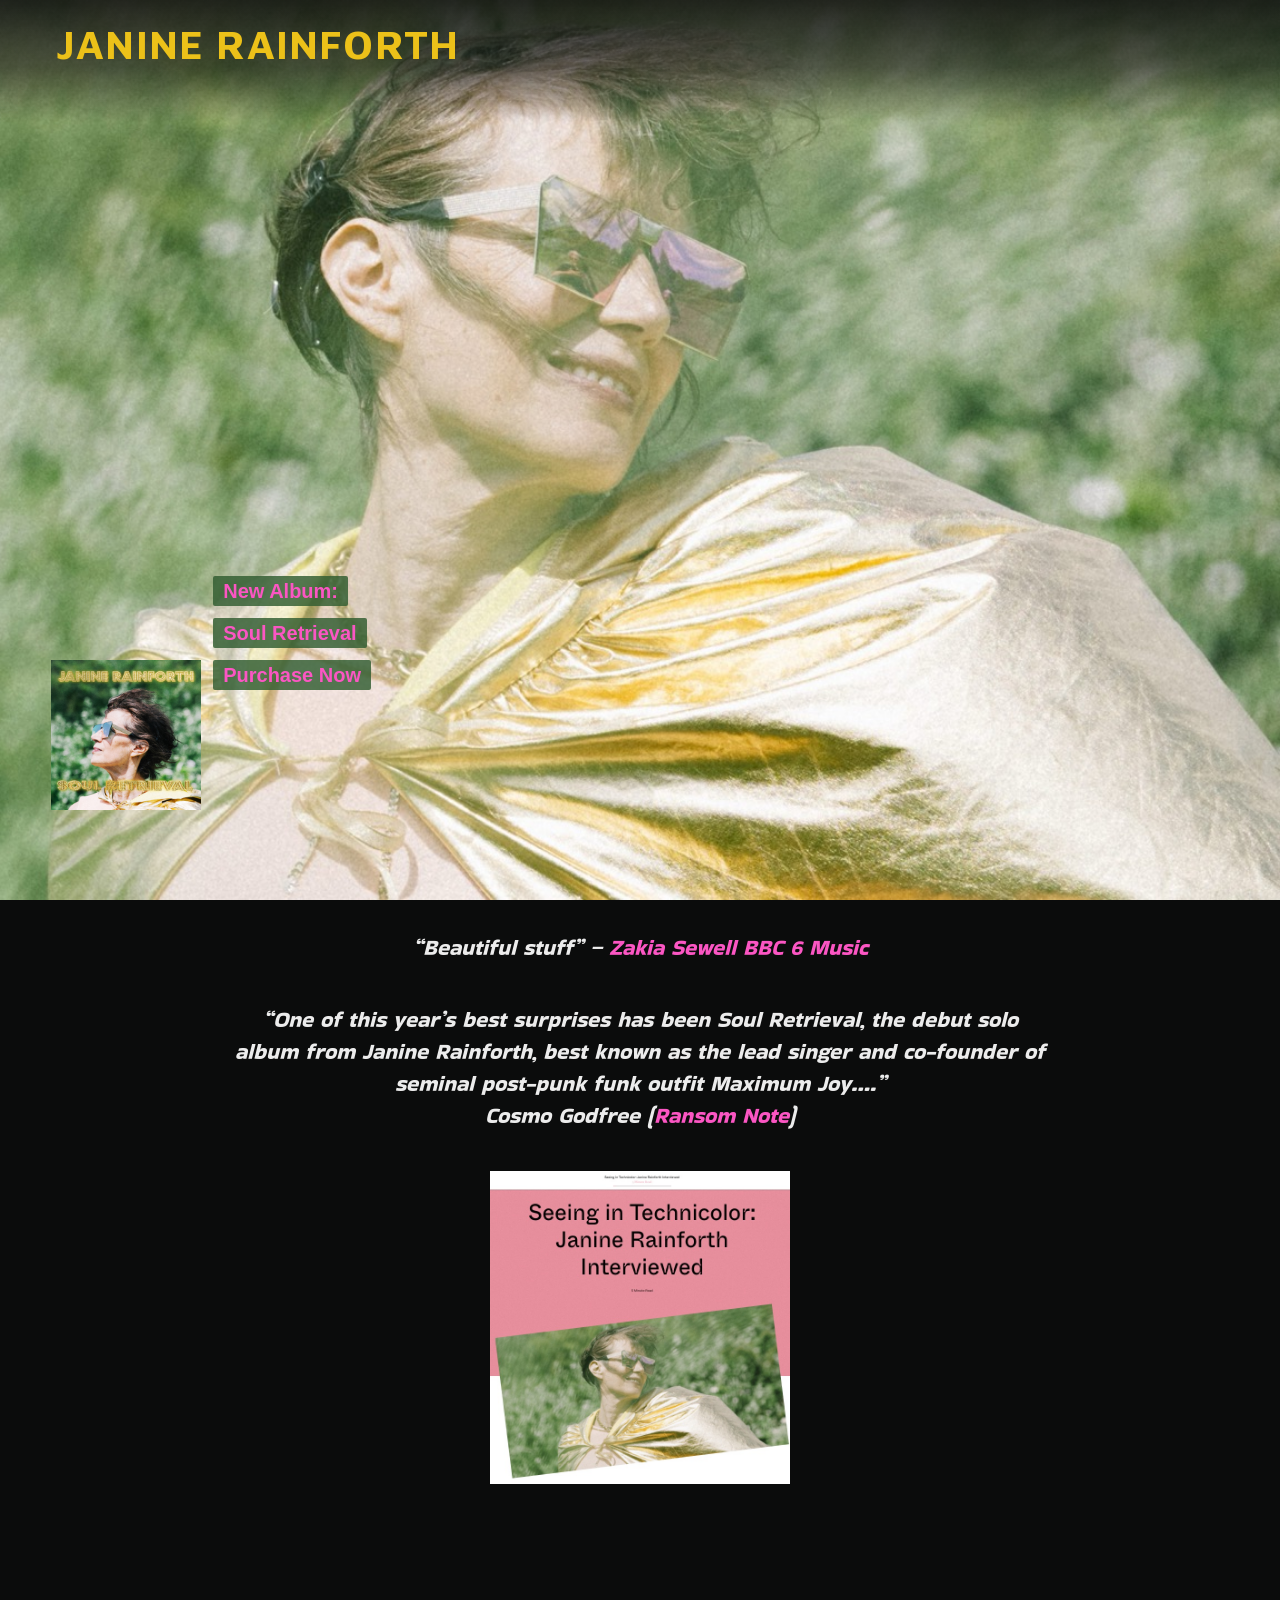
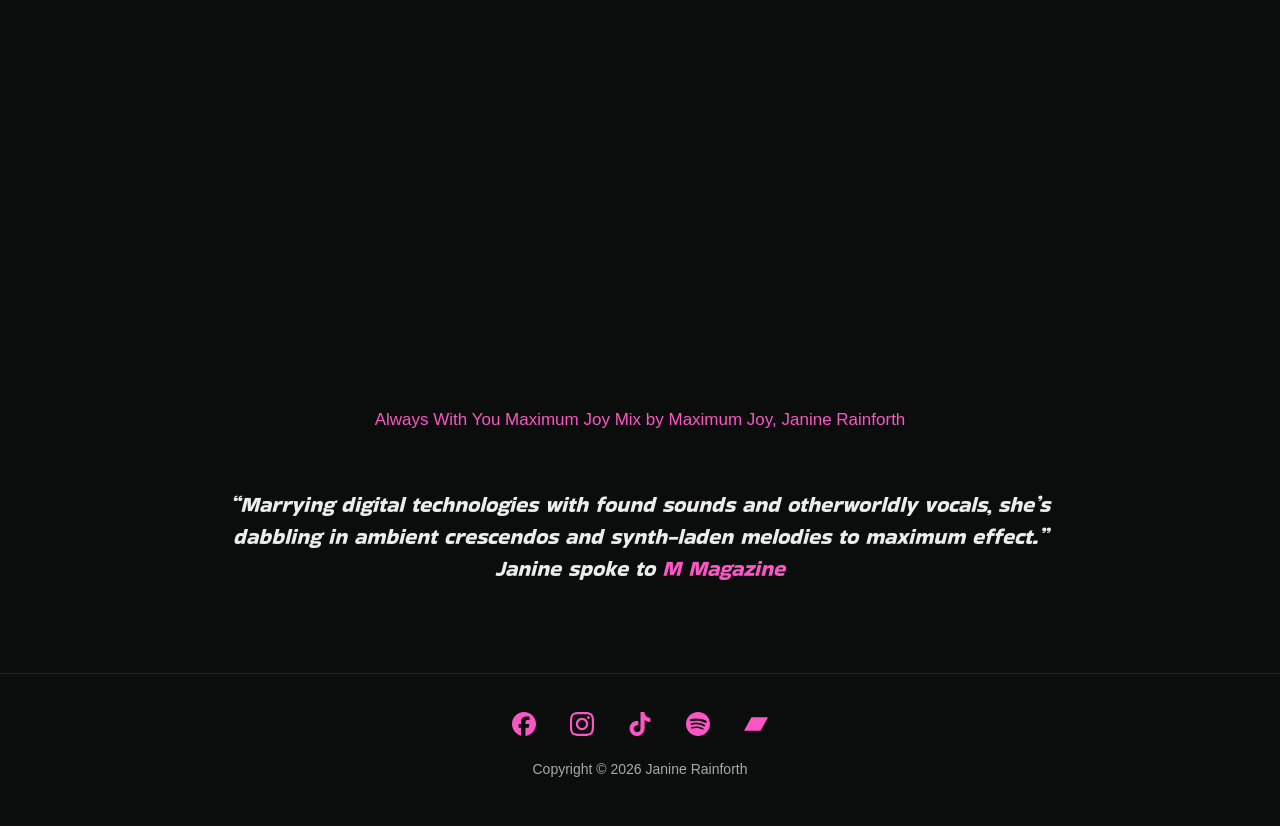
==== index.html @ 11fa6077 "About page: rearrange top (Stereogum beside first paragraph, photo beside second), remove Vinyl Fact" ====
<!doctype html>
<html lang="en-GB" class="no-js">
<head>
  <meta charset="utf-8">
  <meta name="viewport" content="width=device-width, initial-scale=1">
  <title>Janine Rainforth</title>
  <meta name="description" content="Janine Rainforth, singer and co-founder of Maximum Joy. New album Soul Retrieval out now.">
  <link rel="stylesheet" href="assets/site.css?v=37">
  <script>document.documentElement.classList.replace("no-js", "js");</script>
  <script>
    // Old WordPress links looked like /?page_id=946. Send them to the new pages.
    (function () {
      var pages = { "541": "highlights.html", "922": "about.html", "946": "music.html", "1500": "gallery.html", "1615": "contact.html" };
      var m = location.search.match(/[?&]page_id=(\d+)/);
      if (m && pages[m[1]]) location.replace(pages[m[1]]);
    })();
  </script>
</head>
<body class="home">
<a class="skip" href="#main">Skip to content</a>
<header class="site-header">
  <div class="inner">
    <a class="site-name" href="index.html">Janine Rainforth</a>
    <button class="menu-toggle" type="button" aria-expanded="false" aria-controls="site-menu" aria-label="Open menu"><span></span><span></span><span></span></button>
    <nav id="site-menu" class="site-nav" aria-label="Main">
      <button class="menu-close" type="button" aria-label="Close menu">&times;</button>
      <a href="index.html" aria-current="page">Home</a>
      <a href="music.html">Music</a>
      <a href="gallery.html">Gallery</a>
      <a href="about.html">About</a>
      <a href="contact.html">Contact</a>
    </nav>
  </div>
</header>
<script>
  // Three-line menu: opens and closes the full-screen menu.
  (function () {
    var btn = document.querySelector(".menu-toggle"), menu = document.getElementById("site-menu");
    function setOpen(open) {
      menu.classList.toggle("open", open);
      document.body.classList.toggle("menu-open", open);
      btn.setAttribute("aria-expanded", open);
      if (open) menu.querySelector("a").focus(); else btn.focus();
    }
    btn.addEventListener("click", function () { setOpen(true); });
    menu.querySelector(".menu-close").addEventListener("click", function () { setOpen(false); });
    document.addEventListener("keydown", function (e) { if (e.key === "Escape" && menu.classList.contains("open")) setOpen(false); });
  })();
</script>
<div class="hero hero-feature" role="img" aria-label="Janine Rainforth in sunglasses and a gold cape, outdoors">
  <a class="album-card" href="https://rainforth.bandcamp.com/album/soul-retrieval">
    <span class="album-text"><span>New Album:</span><span>Soul Retrieval</span></span>
    <span class="album-row">
      <img src="assets/images/soul-retrieval-cover.jpg" alt="Soul Retrieval album cover: Janine in mirrored sunglasses against green leaves">
      <span class="album-buy">Purchase Now</span>
    </span>
  </a>
</div>
<main id="main">

  <p class="quote">&ldquo;Beautiful stuff&rdquo; &ndash; <a href="https://www.bbc.co.uk/programmes/m0029y0b">Zakia Sewell BBC 6 Music</a></p>

  <section>
    <p class="quote">&ldquo;One of this year&rsquo;s best surprises has been Soul Retrieval, the debut solo album from Janine Rainforth, best known as the lead singer and co-founder of seminal post-punk funk outfit Maximum Joy&hellip;.&rdquo;<br>
    Cosmo Godfree (<a href="https://www.theransomnote.com/music/interviews/seeing-in-technicolor-janine-rainforth-interviewed/">Ransom Note</a>)</p>
    <a class="press" href="https://www.theransomnote.com/music/interviews/seeing-in-technicolor-janine-rainforth-interviewed/"><img src="assets/images/ransom-note-interview.jpg" alt="Ransom Note article: Seeing in Technicolor, Janine Rainforth interviewed"></a>
  </section>

  <section>
    <div class="embed bandcamp">
      <iframe style="height:442px" src="https://bandcamp.com/EmbeddedPlayer/track=2612269518/size=large/bgcol=333333/linkcol=9a64ff/tracklist=false/transparent=true/" title="Always With You (Maximum Joy Mix) on Bandcamp" loading="lazy"></iframe>
    </div>
    <p class="center"><a href="https://maximumjoy1.bandcamp.com/track/always-with-you-maximum-joy-mix">Always With You Maximum Joy Mix by Maximum Joy, Janine Rainforth</a></p>
  </section>

  <p class="quote">&ldquo;Marrying digital technologies with found sounds and otherworldly vocals, she&rsquo;s dabbling in ambient crescendos and synth-laden melodies to maximum effect.&rdquo; Janine spoke to <a href="https://www.prsformusic.com/m-magazine/features/interview-janine-rainforth">M Magazine</a></p>

</main>
<footer class="site-footer">
  <div class="social">
    <a href="https://www.facebook.com/jurainforth/" aria-label="Facebook" title="Facebook"><svg viewBox="0 0 24 24" aria-hidden="true" focusable="false"><path d="M9.101 23.691v-7.98H6.627v-3.667h2.474v-1.58c0-4.085 1.848-5.978 5.858-5.978.401 0 .955.042 1.468.103a8.68 8.68 0 0 1 1.141.195v3.325a8.623 8.623 0 0 0-.653-.036 26.805 26.805 0 0 0-.733-.009c-.707 0-1.259.096-1.675.309a1.686 1.686 0 0 0-.679.622c-.258.42-.374.995-.374 1.752v1.297h3.919l-.386 2.103-.287 1.564h-3.246v8.245C19.396 23.238 24 18.179 24 12.044c0-6.627-5.373-12-12-12s-12 5.373-12 12c0 5.628 3.874 10.35 9.101 11.647Z"/></svg></a>
    <a href="https://www.instagram.com/janinerainforth/" aria-label="Instagram" title="Instagram"><svg viewBox="0 0 24 24" aria-hidden="true" focusable="false"><path d="M12 0C8.74 0 8.333.015 7.053.072 5.775.132 4.905.333 4.14.63c-.789.306-1.459.717-2.126 1.384S.935 3.35.63 4.14C.333 4.905.131 5.775.072 7.053.012 8.333 0 8.74 0 12s.015 3.667.072 4.947c.06 1.277.261 2.148.558 2.913.306.788.717 1.459 1.384 2.126.667.666 1.336 1.079 2.126 1.384.766.296 1.636.499 2.913.558C8.333 23.988 8.74 24 12 24s3.667-.015 4.947-.072c1.277-.06 2.148-.262 2.913-.558.788-.306 1.459-.718 2.126-1.384.666-.667 1.079-1.335 1.384-2.126.296-.765.499-1.636.558-2.913.06-1.28.072-1.687.072-4.947s-.015-3.667-.072-4.947c-.06-1.277-.262-2.149-.558-2.913-.306-.789-.718-1.459-1.384-2.126C21.319 1.347 20.651.935 19.86.63c-.765-.297-1.636-.499-2.913-.558C15.667.012 15.26 0 12 0zm0 2.16c3.203 0 3.585.016 4.85.071 1.17.055 1.805.249 2.227.415.562.217.96.477 1.382.896.419.42.679.819.896 1.381.164.422.36 1.057.413 2.227.057 1.266.07 1.646.07 4.85s-.015 3.585-.074 4.85c-.061 1.17-.256 1.805-.421 2.227-.224.562-.479.96-.899 1.382-.419.419-.824.679-1.38.896-.42.164-1.065.36-2.235.413-1.274.057-1.649.07-4.859.07-3.211 0-3.586-.015-4.859-.074-1.171-.061-1.816-.256-2.236-.421-.569-.224-.96-.479-1.379-.899-.421-.419-.69-.824-.9-1.38-.165-.42-.359-1.065-.42-2.235-.045-1.26-.061-1.649-.061-4.844 0-3.196.016-3.586.061-4.861.061-1.17.255-1.814.42-2.234.21-.57.479-.96.9-1.381.419-.419.81-.689 1.379-.898.42-.166 1.051-.361 2.221-.421 1.275-.045 1.65-.06 4.859-.06l.045.03zm0 3.678c-3.405 0-6.162 2.76-6.162 6.162 0 3.405 2.76 6.162 6.162 6.162 3.405 0 6.162-2.76 6.162-6.162 0-3.405-2.76-6.162-6.162-6.162zM12 16c-2.21 0-4-1.79-4-4s1.79-4 4-4 4 1.79 4 4-1.79 4-4 4zm7.846-10.405c0 .795-.646 1.44-1.44 1.44-.795 0-1.44-.646-1.44-1.44 0-.794.646-1.439 1.44-1.439.793-.001 1.44.645 1.44 1.439z"/></svg></a>
    <a href="https://www.tiktok.com/@janinerainforth" aria-label="TikTok" title="TikTok"><svg viewBox="0 0 24 24" aria-hidden="true" focusable="false"><path d="M12.525.02c1.31-.02 2.61-.01 3.91-.02.08 1.53.63 3.09 1.75 4.17 1.12 1.11 2.7 1.62 4.24 1.79v4.03c-1.44-.05-2.89-.35-4.2-.97-.57-.26-1.1-.59-1.62-.93-.01 2.92.01 5.84-.02 8.75-.08 1.4-.54 2.79-1.35 3.94-1.31 1.92-3.58 3.17-5.91 3.21-1.43.08-2.86-.31-4.08-1.03-2.02-1.19-3.44-3.37-3.65-5.71-.02-.5-.03-1-.01-1.49.18-1.9 1.12-3.72 2.58-4.96 1.66-1.44 3.98-2.13 6.15-1.72.02 1.48-.04 2.96-.04 4.44-.99-.32-2.15-.23-3.02.37-.63.41-1.11 1.04-1.36 1.75-.21.51-.15 1.07-.14 1.61.24 1.64 1.82 3.02 3.5 2.87 1.12-.01 2.19-.66 2.77-1.61.19-.33.4-.67.41-1.06.1-1.79.06-3.57.07-5.36.01-4.03-.01-8.05.02-12.07z"/></svg></a>
    <a href="https://open.spotify.com/artist/2XcF0nhy3zPf7zUrJRQ9rn" aria-label="Spotify" title="Spotify"><svg viewBox="0 0 24 24" aria-hidden="true" focusable="false"><path d="M12 0C5.4 0 0 5.4 0 12s5.4 12 12 12 12-5.4 12-12S18.66 0 12 0zm5.521 17.34c-.24.359-.66.48-1.021.24-2.82-1.74-6.36-2.101-10.561-1.141-.418.122-.779-.179-.899-.539-.12-.421.18-.78.54-.9 4.56-1.021 8.52-.6 11.64 1.32.42.18.479.659.301 1.02zm1.44-3.3c-.301.42-.841.6-1.262.3-3.239-1.98-8.159-2.58-11.939-1.38-.479.12-1.02-.12-1.14-.6-.12-.48.12-1.021.6-1.141C9.6 9.9 15 10.561 18.72 12.84c.361.181.54.78.241 1.2zm.12-3.36C15.24 8.4 8.82 8.16 5.16 9.301c-.6.179-1.2-.181-1.38-.721-.18-.601.18-1.2.72-1.381 4.26-1.26 11.28-1.02 15.721 1.621.539.3.719 1.02.419 1.56-.299.421-1.02.599-1.559.3z"/></svg></a>
    <a href="https://rainforth.bandcamp.com/" aria-label="Bandcamp" title="Bandcamp"><svg viewBox="0 0 24 24" aria-hidden="true" focusable="false"><path d="M0 18.75l7.437-13.5H24l-7.438 13.5H0z"/></svg></a>
  </div>
  <p>Copyright &copy; 2026 Janine Rainforth</p>
</footer>
</body>
</html>
---- assets/site.css ----
/* janinerainforth.com — shared styles */

/* Fonts are stored on the site itself (no Google connection).
   Both are free fonts under the SIL Open Font License. */
@font-face {
  font-family: "Bakbak One";
  font-style: normal;
  font-weight: 400;
  font-display: swap;
  src: url("fonts/bakbak-one-latin.woff2") format("woff2");
  unicode-range: U+0000-00FF, U+0131, U+0152-0153, U+02BB-02BC, U+02C6, U+02DA, U+02DC, U+0304, U+0308, U+0329, U+2000-206F, U+20AC, U+2122, U+2191, U+2193, U+2212, U+2215, U+FEFF, U+FFFD;
}
@font-face {
  font-family: "Bakbak One";
  font-style: normal;
  font-weight: 400;
  font-display: swap;
  src: url("fonts/bakbak-one-latin-ext.woff2") format("woff2");
  unicode-range: U+0100-02BA, U+02BD-02C5, U+02C7-02CC, U+02CE-02D7, U+02DD-02FF, U+1D00-1DBF, U+1E00-1E9F, U+1EF2-1EFF, U+2020, U+20A0-20AB, U+20AD-20C4, U+2113, U+2C60-2C7F, U+A720-A7FF;
}
@font-face {
  font-family: "Maven Pro";
  font-style: normal;
  font-weight: 400 700;
  font-display: swap;
  src: url("fonts/maven-pro-latin.woff2") format("woff2");
  unicode-range: U+0000-00FF, U+0131, U+0152-0153, U+02BB-02BC, U+02C6, U+02DA, U+02DC, U+0304, U+0308, U+0329, U+2000-206F, U+20AC, U+2122, U+2191, U+2193, U+2212, U+2215, U+FEFF, U+FFFD;
}
@font-face {
  font-family: "Maven Pro";
  font-style: normal;
  font-weight: 400 700;
  font-display: swap;
  src: url("fonts/maven-pro-latin-ext.woff2") format("woff2");
  unicode-range: U+0100-02BA, U+02BD-02C5, U+02C7-02CC, U+02CE-02D7, U+02DD-02FF, U+1D00-1DBF, U+1E00-1E9F, U+1EF2-1EFF, U+2020, U+20A0-20AB, U+20AD-20C4, U+2113, U+2C60-2C7F, U+A720-A7FF;
}
:root {
  --bg: #0b0c0c;
  --panel: #161718;
  --text: #ececec;
  --muted: #a9a9a9;
  --pink: #fb56c3;
  --yellow: #ecc119;
  --green: #8cf25c;
  --max: 960px;
}

* { box-sizing: border-box; }

html { -webkit-text-size-adjust: 100%; }

body {
  margin: 0;
  background: var(--bg);
  color: var(--text);
  font-family: -apple-system, BlinkMacSystemFont, "Segoe UI", Roboto, Helvetica, Arial, sans-serif;
  font-size: 17px;
  line-height: 1.6;
}

a { color: var(--pink); text-decoration: none; }
a:hover, a:focus { text-decoration: underline; }

img, video, iframe { max-width: 100%; }
img { height: auto; display: block; }

.skip { position: absolute; left: -999px; }
.skip:focus { left: 8px; top: 8px; background: #fff; color: #000; padding: 6px 10px; z-index: 10; }

/* Header */
.site-header {
  position: sticky;
  top: 0;
  z-index: 5;
  background: rgba(11, 12, 12, 0.95);
  border-bottom: 1px solid #222;
}
.site-header .inner {
  max-width: 1200px;
  margin: 0 auto;
  padding: 12px 16px;
  display: flex;
  flex-wrap: wrap;
  align-items: center;
  justify-content: space-between;
  gap: 8px 24px;
}
.site-name {
  font-family: "Maven Pro", sans-serif;
  font-weight: 700;
  text-transform: uppercase;
  letter-spacing: 0.04em;
  color: var(--yellow);
  font-size: 17px;
}
/* Menu. Without JavaScript the links simply show in a row. */
.site-nav { display: flex; flex-wrap: wrap; gap: 4px 18px; }
.site-nav a { text-transform: uppercase; font-size: 15px; }
.site-nav a[aria-current="page"] { color: var(--yellow); }
.menu-toggle, .menu-close { display: none; }

/* With JavaScript: three-line button that opens a full-screen menu */
.js .menu-toggle {
  display: flex;
  flex-direction: column;
  justify-content: center;
  gap: 7px;
  width: 44px;
  height: 44px;
  padding: 8px;
  background: none;
  border: 0;
  cursor: pointer;
}
.js .menu-toggle span { display: block; height: 3px; background: var(--yellow); border-radius: 2px; }
.js .menu-toggle:hover span, .js .menu-toggle:focus-visible span { background: var(--pink); }
.js .site-nav {
  display: none;
  position: fixed;
  inset: 0;
  z-index: 20;
  background: rgba(11, 12, 12, 0.96);
  flex-direction: column;
  align-items: center;
  justify-content: center;
  gap: 18px;
}
.js .site-nav.open { display: flex; }
.js .site-nav a { font-family: "Maven Pro", sans-serif; font-size: 34px; font-weight: 500; letter-spacing: 0.06em; }
.js .menu-close {
  display: block;
  position: absolute;
  top: 16px;
  right: 16px;
  width: 48px;
  height: 48px;
  background: none;
  border: 0;
  color: var(--yellow);
  font-size: 44px;
  line-height: 1;
  cursor: pointer;
}
.js .menu-close:hover, .js .menu-close:focus-visible { color: var(--pink); }
body.menu-open { overflow: hidden; }

/* Layout */
main { max-width: var(--max); margin: 0 auto; padding: 32px 16px 48px; }
section { margin: 0 0 56px; }
.center { text-align: center; }
.narrow { max-width: 680px; margin-left: auto; margin-right: auto; }

h1, h2, h3 { font-family: "Maven Pro", sans-serif; line-height: 1.2; }
h2 { font-size: 26px; margin: 0 0 16px; }
.page-title { font-family: "Maven Pro", sans-serif; color: var(--pink); font-size: 34px; letter-spacing: 0.08em; font-weight: 500; margin: 0 0 24px; }
.page-title a { color: inherit; }

figure { margin: 0 auto 16px; }
figcaption { color: var(--muted); font-size: 14px; text-align: center; margin-top: 8px; }

/* Hero */
.hero {
  min-height: 70vh;
  background: url("images/hero-gold-cape.jpg") center / cover no-repeat;
}

/* Header on every page: sits over the top of the page, with a see-through band
   that fades from dark at the top to clear */
.site-header {
  position: absolute;
  left: 0;
  right: 0;
  border-bottom: 0;
  background: linear-gradient(to bottom, rgba(11, 12, 12, 0.85) 0%, rgba(11, 12, 12, 0.55) 55%, rgba(11, 12, 12, 0) 100%);
}
.site-header .inner { padding-top: 22px; padding-bottom: 56px; }
.site-name { font-size: 40px; letter-spacing: 0.03em; line-height: 1.1; }
.home .hero-feature { min-height: 100vh; }
/* Other pages: leave room at the top for the header */
body:not(.home) main { padding-top: 130px; }
/* Pages with a big photo at the top (the header fades over it) */
.page-hero { min-height: 75vh; background-position: center top; background-size: cover; background-repeat: no-repeat; }
body.has-hero main { padding-top: 24px; }
body.has-hero .page-title { margin-bottom: 8px; }
/* "Of Maximum Joy" lettering on the About page */
.founder-line { display: flex; flex-wrap: wrap; align-items: center; gap: 6px 14px; }
.omj-title { display: inline-block; line-height: 0; }
.omj-title img { height: 1.75em; width: auto; }

/* Home page: album cover sitting on top of the big photo */
.hero-feature {
  position: relative;
  min-height: calc(100vh - 50px);
  display: flex;
  align-items: flex-end;
  justify-content: flex-start;
  padding: 32px 4vw 10vh;
}
/* Album link: pink words on separate lines, small cover below on the left
   (matches the old WordPress home page) */
.album-card {
  display: block;
  width: 310px;
  color: var(--pink);
  font-weight: 700;
  font-size: 20px;
  line-height: 1.2;
  animation: float-in 1.5s ease-out 0.3s both;
}
.album-text { display: block; text-align: left; padding-left: 162px; }
/* See-through green strip behind each line, taken from the leaves in the album artwork */
.album-text span, .album-buy { background: rgba(48, 92, 48, 0.82); padding: 3px 10px; border-radius: 2px; }
.album-text span { display: block; width: fit-content; margin: 0 0 12px; white-space: nowrap; }
.album-row { display: flex; justify-content: flex-start; align-items: flex-start; gap: 12px; }
.album-card img { width: 150px; flex: none; }
.album-buy { white-space: nowrap; }
.album-card:hover, .album-card:focus { text-decoration: none; }
.album-card:hover .album-buy, .album-card:focus .album-buy { text-decoration: underline; }

/* The box floats down and fades in when the page opens */
@keyframes float-in {
  from { opacity: 0; transform: translateY(-60px); }
  to { opacity: 1; transform: none; }
}
@media (prefers-reduced-motion: reduce) {
  .album-card { animation: none; }
}

/* Quotes */
.quote {
  font-family: "Bakbak One", sans-serif;
  font-size: 22px;
  line-height: 1.45;
  text-align: center;
  margin: 0 auto 40px;
  max-width: 820px;
}
.quote.green { color: var(--green); }
/* Quotes are slanted, except the green ones */
.quote:not(.green) { font-style: italic; }

/* Album block */
.album { text-align: center; }
.album h2 { margin: 0 0 8px; }
.album img { width: 300px; margin: 16px auto; }
.button {
  display: inline-block;
  padding: 10px 22px;
  border: 2px solid var(--pink);
  border-radius: 4px;
  font-weight: 700;
}
.button:hover { background: var(--pink); color: #000; text-decoration: none; }

/* Embeds (music and video players) */
.embed { margin: 0 auto 24px; }
.embed iframe { border: 0; width: 100%; display: block; }
.embed.bandcamp { max-width: 350px; }
.embed.submithub { max-width: 500px; }
.embed.video { position: relative; aspect-ratio: 16 / 9; }
.embed.video iframe { position: absolute; inset: 0; height: 100%; }
.embed.soundcloud iframe { height: 450px; }
video { display: block; width: 100%; background: #000; margin: 0 auto 8px; }

/* Press cuttings */
.press { display: block; max-width: 300px; margin: 16px auto; }
.press.press-small { max-width: 150px; margin: 0 0 16px auto; }
/* About: first paragraph with the Stereogum picture beside it */
.cols-intro { align-items: center; margin-bottom: 32px; }
.cols-intro p { margin: 0; }
.cols-intro .press-small { margin: 0; }
.press-title { font-family: "Bakbak One", sans-serif; font-size: 20px; text-align: center; }

/* Gallery */
.gallery {
  display: grid;
  grid-template-columns: repeat(auto-fill, minmax(220px, 1fr));
  gap: 12px;
}
.gallery a { display: block; }
.gallery-item { margin: 0; }
.gallery-item figcaption { font-size: 13px; line-height: 1.4; text-align: left; margin-top: 6px; }
.gallery-item figcaption a { display: inline; }
.gallery img { width: 100%; height: 260px; object-fit: cover; }

/* Two columns that stack on phones */
.cols { display: grid; grid-template-columns: 1fr 1fr; gap: 24px; align-items: start; }

/* Sign up */
.signup {
  background: var(--panel);
  border-radius: 6px;
  padding: 24px 16px;
  text-align: center;
}
.signup h2 { font-size: 20px; margin: 0 0 16px; }

/* Contact page */
.contact-grid { display: grid; grid-template-columns: 1fr 2fr; gap: 32px; align-items: start; }
.contact-grid h2 { font-size: 20px; margin: 0 0 12px; }
.contact-info p { margin: 0 0 16px; }
.request { margin: 0 0 12px; }
.request summary {
  display: inline-block;
  cursor: pointer;
  padding: 10px 18px;
  background: var(--panel);
  border: 1px solid #333;
  border-radius: 4px;
  font-weight: 700;
  color: var(--pink);
  list-style: none;
}
.request summary::-webkit-details-marker { display: none; }
.request summary::after { content: " +"; }
.request[open] summary::after { content: " –"; }
.mail-form { display: grid; gap: 12px; margin: 16px 0 8px; max-width: 520px; }
.mail-form label { display: grid; gap: 4px; font-size: 15px; color: var(--muted); }
.mail-form input, .mail-form select, .mail-form textarea {
  font: inherit;
  color: var(--text);
  background: #1d1e20;
  border: 1px solid #3a3b3d;
  border-radius: 4px;
  padding: 9px 10px;
}
.mail-form input:focus, .mail-form select:focus, .mail-form textarea:focus { outline: 2px solid var(--pink); outline-offset: 1px; }
.mail-form .button { justify-self: start; background: none; color: var(--pink); font: inherit; font-weight: 700; cursor: pointer; }
.form-note { color: var(--muted); font-size: 14px; }

/* Footer */
.site-footer {
  border-top: 1px solid #222;
  padding: 32px 16px;
  text-align: center;
  color: var(--muted);
  font-size: 14px;
}
.social { display: flex; justify-content: center; flex-wrap: wrap; gap: 8px 22px; margin-bottom: 16px; }
.social a { display: inline-flex; padding: 6px; color: var(--pink); }
.social a:hover, .social a:focus { color: var(--yellow); }
.social svg { width: 24px; height: 24px; fill: currentColor; display: block; }

@media (max-width: 640px) {
  body { font-size: 16px; }
  .cols, .contact-grid { grid-template-columns: 1fr; }
  .quote { font-size: 18px; }
  .page-title { font-size: 26px; }
  .founder-line { font-size: 21px; gap: 6px 10px; }
  .hero { min-height: 45vh; }
  .hero-feature { min-height: 80vh; padding: 24px 16px; background-position: 40% center; }
  .album-card { width: 230px; font-size: 17px; }
  .album-text span { margin-bottom: 10px; }
  .album-card img { width: 110px; }
  .album-text { padding-left: 122px; }
  .site-name { font-size: 25px; }
  .js .site-header .inner { flex-wrap: nowrap; gap: 12px; }
  .site-header .inner { padding-top: 14px; padding-bottom: 40px; }
  .home .hero-feature { min-height: 90vh; }
  body:not(.home) main { padding-top: 96px; }
  .page-hero { min-height: 60vh; background-position: 20% 20%; }
  body.has-hero main { padding-top: 20px; }
  .gallery { grid-template-columns: 1fr 1fr; gap: 8px; }
  .gallery img { height: 180px; }
}
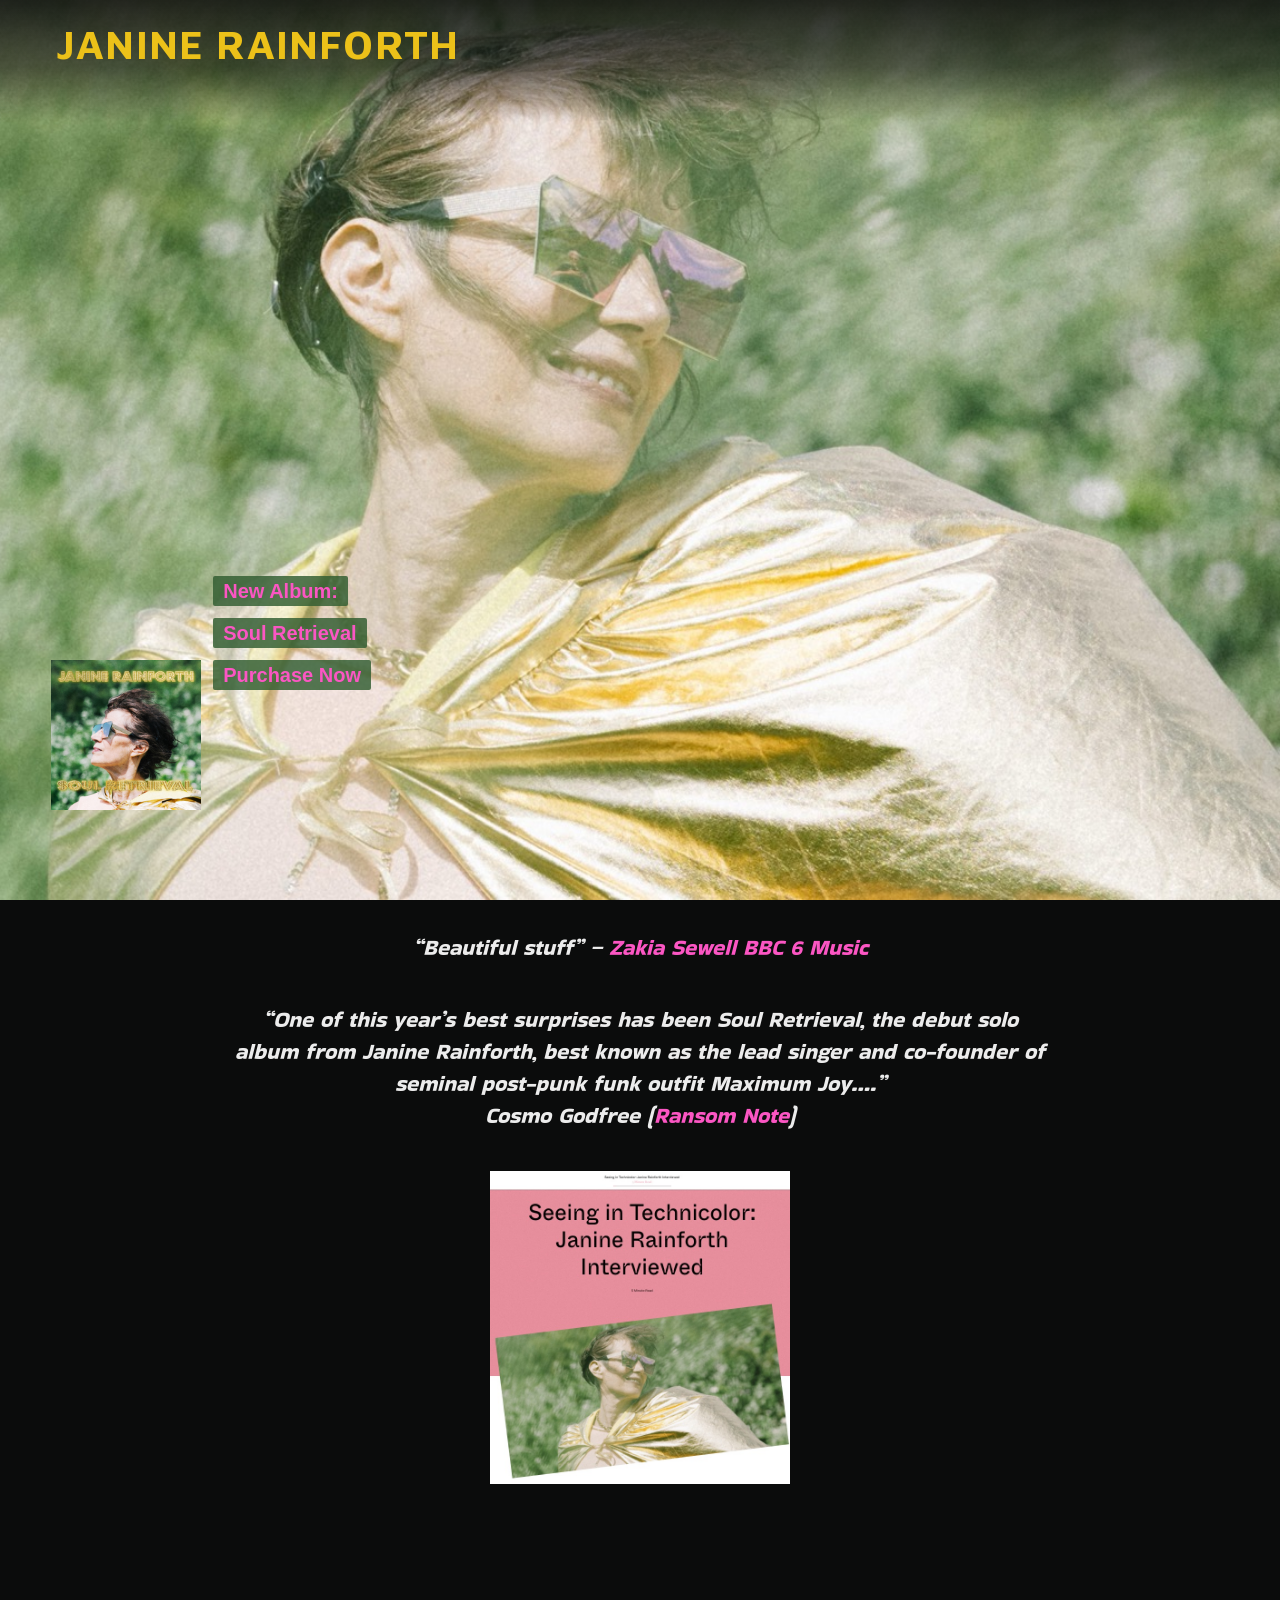
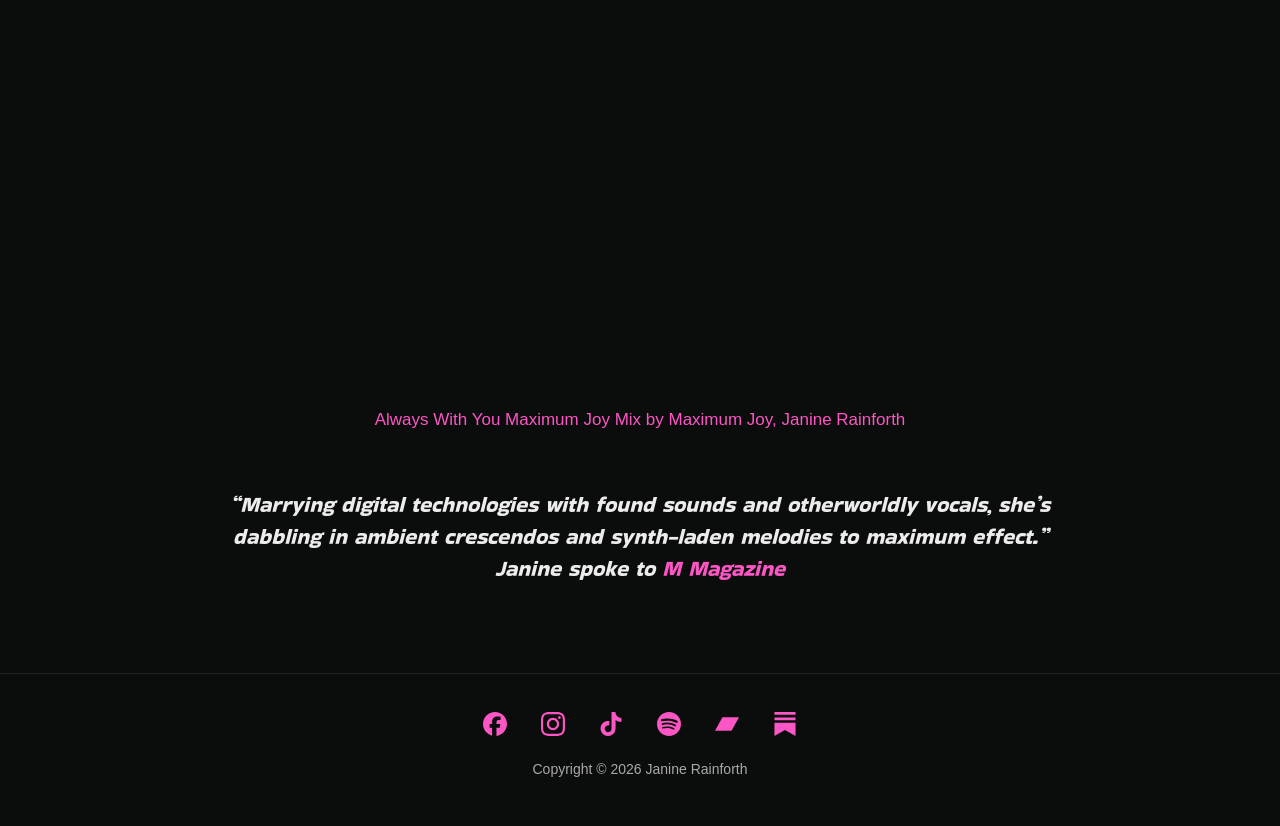
==== commit c89fd07a: "Add Substack icon to footer, move Substack section to bottom of About, add P.E.A.C.E. album cover be" ====
--- a/index.html
+++ b/index.html
@@ -5,7 +5,7 @@
   <meta name="viewport" content="width=device-width, initial-scale=1">
   <title>Janine Rainforth</title>
   <meta name="description" content="Janine Rainforth, singer and co-founder of Maximum Joy. New album Soul Retrieval out now.">
-  <link rel="stylesheet" href="assets/site.css?v=37">
+  <link rel="stylesheet" href="assets/site.css?v=62">
   <script>document.documentElement.classList.replace("no-js", "js");</script>
   <script>
     // Old WordPress links looked like /?page_id=946. Send them to the new pages.
@@ -26,8 +26,8 @@
       <button class="menu-close" type="button" aria-label="Close menu">&times;</button>
       <a href="index.html" aria-current="page">Home</a>
       <a href="music.html">Music</a>
+      <a href="about.html">About</a>
       <a href="gallery.html">Gallery</a>
-      <a href="about.html">About</a>
       <a href="contact.html">Contact</a>
     </nav>
   </div>
@@ -83,6 +83,7 @@
     <a href="https://www.tiktok.com/@janinerainforth" aria-label="TikTok" title="TikTok"><svg viewBox="0 0 24 24" aria-hidden="true" focusable="false"><path d="M12.525.02c1.31-.02 2.61-.01 3.91-.02.08 1.53.63 3.09 1.75 4.17 1.12 1.11 2.7 1.62 4.24 1.79v4.03c-1.44-.05-2.89-.35-4.2-.97-.57-.26-1.1-.59-1.62-.93-.01 2.92.01 5.84-.02 8.75-.08 1.4-.54 2.79-1.35 3.94-1.31 1.92-3.58 3.17-5.91 3.21-1.43.08-2.86-.31-4.08-1.03-2.02-1.19-3.44-3.37-3.65-5.71-.02-.5-.03-1-.01-1.49.18-1.9 1.12-3.72 2.58-4.96 1.66-1.44 3.98-2.13 6.15-1.72.02 1.48-.04 2.96-.04 4.44-.99-.32-2.15-.23-3.02.37-.63.41-1.11 1.04-1.36 1.75-.21.51-.15 1.07-.14 1.61.24 1.64 1.82 3.02 3.5 2.87 1.12-.01 2.19-.66 2.77-1.61.19-.33.4-.67.41-1.06.1-1.79.06-3.57.07-5.36.01-4.03-.01-8.05.02-12.07z"/></svg></a>
     <a href="https://open.spotify.com/artist/2XcF0nhy3zPf7zUrJRQ9rn" aria-label="Spotify" title="Spotify"><svg viewBox="0 0 24 24" aria-hidden="true" focusable="false"><path d="M12 0C5.4 0 0 5.4 0 12s5.4 12 12 12 12-5.4 12-12S18.66 0 12 0zm5.521 17.34c-.24.359-.66.48-1.021.24-2.82-1.74-6.36-2.101-10.561-1.141-.418.122-.779-.179-.899-.539-.12-.421.18-.78.54-.9 4.56-1.021 8.52-.6 11.64 1.32.42.18.479.659.301 1.02zm1.44-3.3c-.301.42-.841.6-1.262.3-3.239-1.98-8.159-2.58-11.939-1.38-.479.12-1.02-.12-1.14-.6-.12-.48.12-1.021.6-1.141C9.6 9.9 15 10.561 18.72 12.84c.361.181.54.78.241 1.2zm.12-3.36C15.24 8.4 8.82 8.16 5.16 9.301c-.6.179-1.2-.181-1.38-.721-.18-.601.18-1.2.72-1.381 4.26-1.26 11.28-1.02 15.721 1.621.539.3.719 1.02.419 1.56-.299.421-1.02.599-1.559.3z"/></svg></a>
     <a href="https://rainforth.bandcamp.com/" aria-label="Bandcamp" title="Bandcamp"><svg viewBox="0 0 24 24" aria-hidden="true" focusable="false"><path d="M0 18.75l7.437-13.5H24l-7.438 13.5H0z"/></svg></a>
+    <a href="https://janinerainforth.substack.com/" aria-label="Substack" title="Substack"><svg viewBox="0 0 24 24" aria-hidden="true" focusable="false"><path d="M22.539 8.242H1.46V5.406h21.08v2.836zM1.46 10.812V24L12 18.11 22.54 24V10.812H1.46zM22.54 0H1.46v2.836h21.08V0z"/></svg></a>
   </div>
   <p>Copyright &copy; 2026 Janine Rainforth</p>
 </footer>
--- a/assets/site.css
+++ b/assets/site.css
@@ -238,6 +238,7 @@
 .quote.green { color: var(--green); }
 /* Quotes are slanted, except the green ones */
 .quote:not(.green) { font-style: italic; }
+.quote.quote-small { font-size: 18px; max-width: 720px; }
 
 /* Album block */
 .album { text-align: center; }
@@ -251,6 +252,8 @@
   font-weight: 700;
 }
 .button:hover { background: var(--pink); color: #000; text-decoration: none; }
+.button-icon { display: inline-flex; align-items: center; gap: 8px; }
+.button-icon svg { width: 16px; height: 16px; fill: currentColor; flex: none; }
 
 /* Embeds (music and video players) */
 .embed { margin: 0 auto 24px; }
@@ -269,6 +272,11 @@
 .cols-intro { align-items: center; margin-bottom: 32px; }
 .cols-intro p { margin: 0; }
 .cols-intro .press-small { margin: 0; }
+/* About: small P.E.A.C.E. album cover between the reviews */
+.album-cover { display: block; width: 180px; margin: 0 auto 40px; }
+.album-cover img { width: 100%; }
+/* About: live photo after the "performing with her band" paragraph */
+.stage-photo { max-width: 360px; margin: 24px auto; }
 .press-title { font-family: "Bakbak One", sans-serif; font-size: 20px; text-align: center; }
 
 /* Gallery */
@@ -345,6 +353,7 @@
   body { font-size: 16px; }
   .cols, .contact-grid { grid-template-columns: 1fr; }
   .quote { font-size: 18px; }
+  .quote.quote-small { font-size: 15.5px; }
   .page-title { font-size: 26px; }
   .founder-line { font-size: 21px; gap: 6px 10px; }
   .hero { min-height: 45vh; }
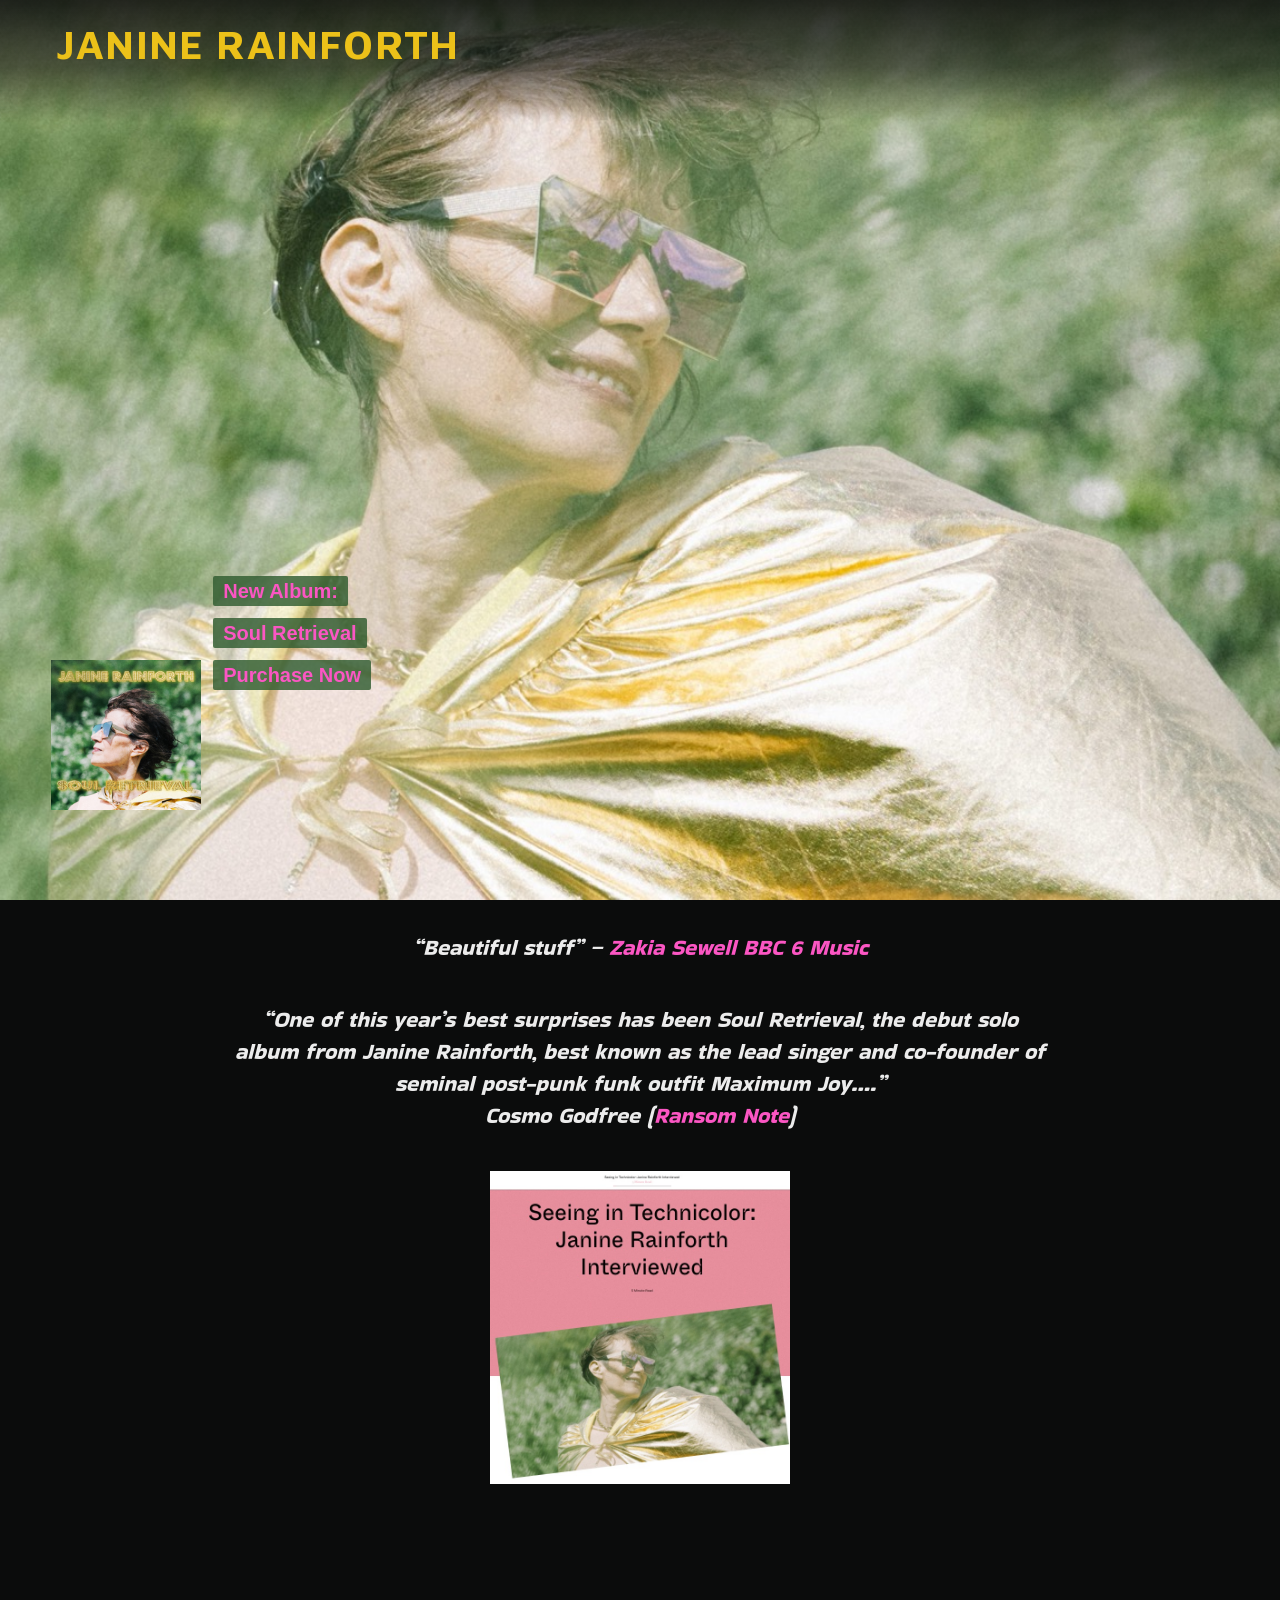
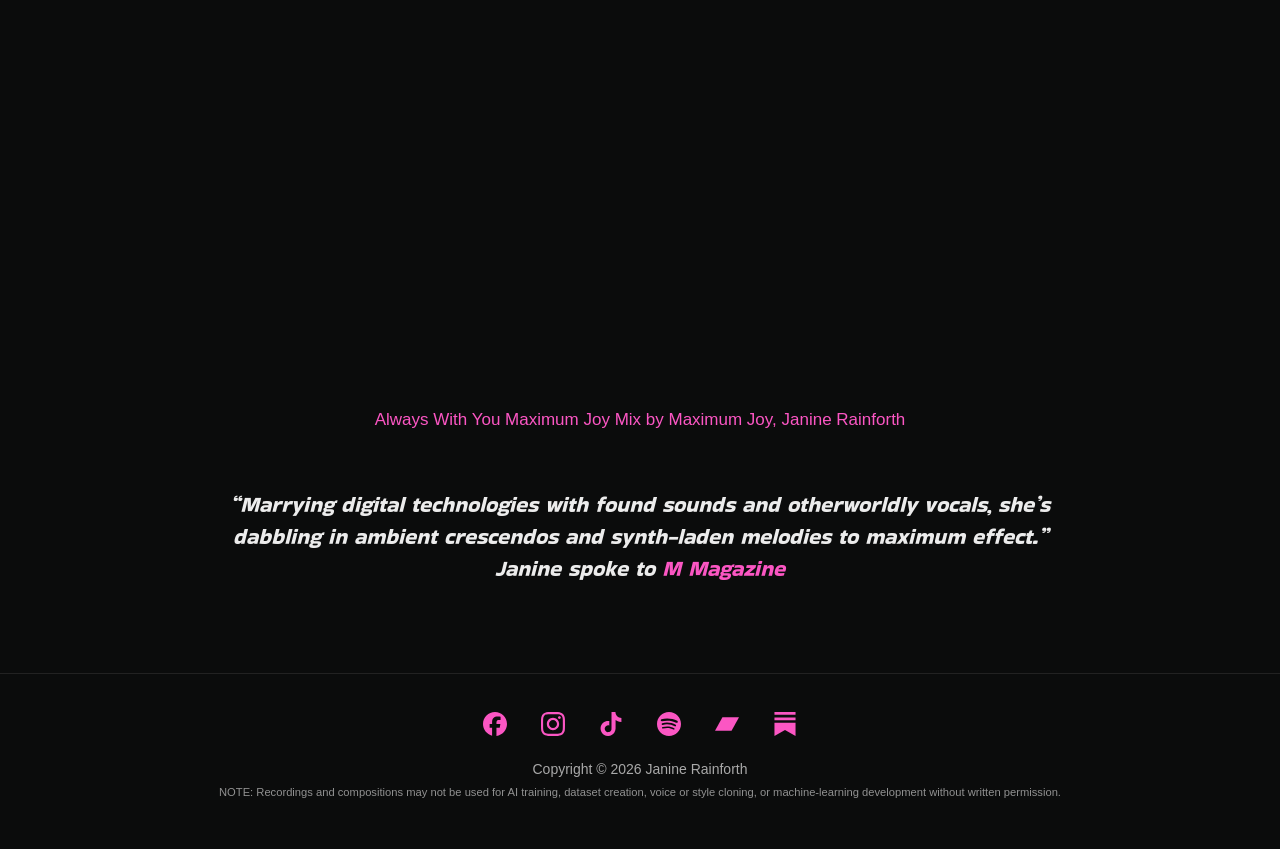
==== commit 5a7f2be8: "Footer: AI-training note on Home, credits on Contact Co-Authored-By: Claude Opus 5.5 <noreply@anthro" ====
--- a/index.html
+++ b/index.html
@@ -85,7 +85,7 @@
     <a href="https://rainforth.bandcamp.com/" aria-label="Bandcamp" title="Bandcamp"><svg viewBox="0 0 24 24" aria-hidden="true" focusable="false"><path d="M0 18.75l7.437-13.5H24l-7.438 13.5H0z"/></svg></a>
     <a href="https://janinerainforth.substack.com/" aria-label="Substack" title="Substack"><svg viewBox="0 0 24 24" aria-hidden="true" focusable="false"><path d="M22.539 8.242H1.46V5.406h21.08v2.836zM1.46 10.812V24L12 18.11 22.54 24V10.812H1.46zM22.54 0H1.46v2.836h21.08V0z"/></svg></a>
   </div>
-  <p>Copyright &copy; 2026 Janine Rainforth</p>
+  <p>Copyright &copy; 2026 Janine Rainforth<br><span style="font-size: 0.8em; opacity: 0.85">NOTE: Recordings and compositions may not be used for AI training, dataset creation, voice or style cloning, or machine-learning development without written permission.</span></p>
 </footer>
 </body>
 </html>
